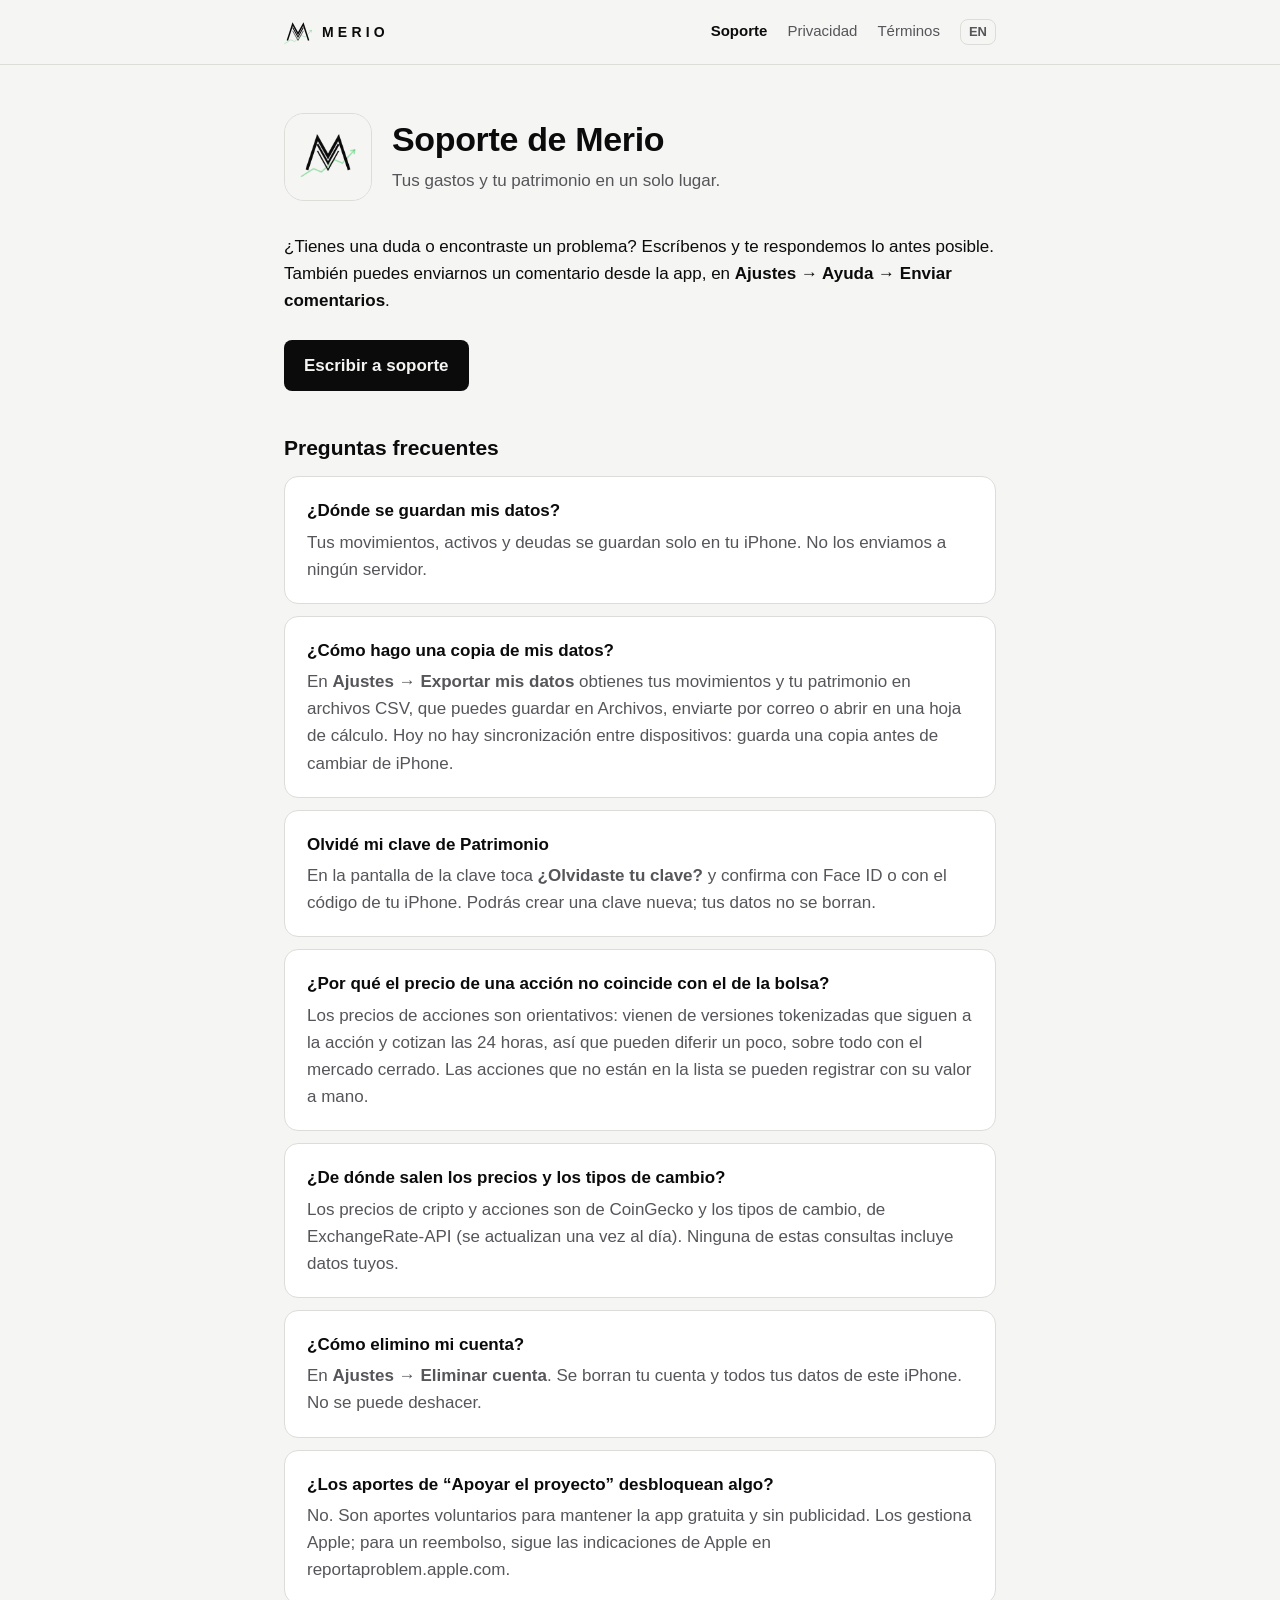
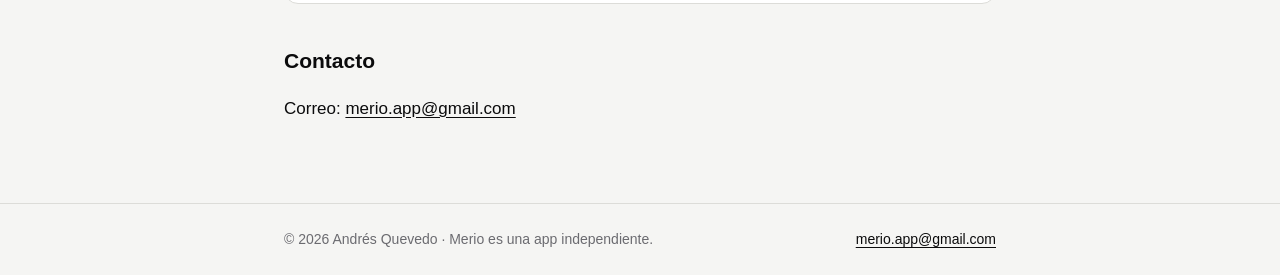
==== index.html @ aba3683f "Actualizar sitio de Merio (2026-11-23)" ====
<!doctype html>
<html lang="es">
<head>
<meta charset="utf-8">
<meta name="viewport" content="width=device-width,initial-scale=1">
<title>Soporte · Merio</title>
<meta name="description" content="Ayuda y contacto de Merio, la app de gastos y patrimonio.">
<link rel="icon" href="icon.png">
<link rel="apple-touch-icon" href="icon.png">
<link rel="alternate" hreflang="en" href="en/">
<link rel="stylesheet" href="style.css">
</head>
<body>
<header><div class="wrap"><a class="brand" href="" aria-label="Merio"><svg class="mark" viewBox="0 0 100 100" fill="none" aria-hidden="true"><polyline points="2.00,92.00 24.00,78.00 38.00,84.00 62.00,62.00 76.00,68.00 98.00,44.00" stroke="#34C759" stroke-opacity="0.45" stroke-width="2.4" stroke-linecap="round" stroke-linejoin="round"/> <polyline points="97.01,50.93 98.00,44.00 91.18,45.59" stroke="#34C759" stroke-opacity="0.45" stroke-width="2.4" stroke-linecap="round" stroke-linejoin="round"/> <polyline points="12.00,80.00 31.00,22.00 50.00,56.00 69.00,22.00 88.00,80.00" stroke="currentColor" stroke-width="5.2" stroke-linejoin="miter"/> <polyline points="31.00,34.00 50.00,68.00 69.00,34.00" stroke="currentColor" stroke-width="3.6" stroke-linejoin="miter"/> <polyline points="31.00,46.00 50.00,80.00 69.00,46.00" stroke="currentColor" stroke-width="2.2" stroke-linejoin="miter"/></svg><span class="word">MERIO</span></a><nav><a href="" aria-current=page>Soporte</a><a href="privacidad/">Privacidad</a><a href="terminos/">Términos</a><a class="lang" href="en/" hreflang="en" lang="en">EN</a></nav></div></header>
<main><div class="wrap">
<div class="hero"><img src="icon.png" alt="Ícono de Merio"><div><h1>Soporte de Merio</h1><p class="lead">Tus gastos y tu patrimonio en un solo lugar.</p></div></div><p>¿Tienes una duda o encontraste un problema? Escríbenos y te respondemos lo antes posible. También puedes enviarnos un comentario desde la app, en <strong>Ajustes → Ayuda → Enviar comentarios</strong>.</p><a class="contact" href="mailto:merio.app@gmail.com?subject=Merio">Escribir a soporte</a><h2>Preguntas frecuentes</h2><div class="faq"><div class="card"><h3>¿Dónde se guardan mis datos?</h3><p>Tus movimientos, activos y deudas se guardan solo en tu iPhone. No los enviamos a ningún servidor.</p></div><div class="card"><h3>¿Cómo hago una copia de mis datos?</h3><p>En <strong>Ajustes → Exportar mis datos</strong> obtienes tus movimientos y tu patrimonio en archivos CSV, que puedes guardar en Archivos, enviarte por correo o abrir en una hoja de cálculo. Hoy no hay sincronización entre dispositivos: guarda una copia antes de cambiar de iPhone.</p></div><div class="card"><h3>Olvidé mi clave de Patrimonio</h3><p>En la pantalla de la clave toca <strong>¿Olvidaste tu clave?</strong> y confirma con Face ID o con el código de tu iPhone. Podrás crear una clave nueva; tus datos no se borran.</p></div><div class="card"><h3>¿Por qué el precio de una acción no coincide con el de la bolsa?</h3><p>Los precios de acciones son orientativos: vienen de versiones tokenizadas que siguen a la acción y cotizan las 24 horas, así que pueden diferir un poco, sobre todo con el mercado cerrado. Las acciones que no están en la lista se pueden registrar con su valor a mano.</p></div><div class="card"><h3>¿De dónde salen los precios y los tipos de cambio?</h3><p>Los precios de cripto y acciones son de CoinGecko y los tipos de cambio, de ExchangeRate-API (se actualizan una vez al día). Ninguna de estas consultas incluye datos tuyos.</p></div><div class="card"><h3>¿Cómo elimino mi cuenta?</h3><p>En <strong>Ajustes → Eliminar cuenta</strong>. Se borran tu cuenta y todos tus datos de este iPhone. No se puede deshacer.</p></div><div class="card"><h3>¿Los aportes de “Apoyar el proyecto” desbloquean algo?</h3><p>No. Son aportes voluntarios para mantener la app gratuita y sin publicidad. Los gestiona Apple; para un reembolso, sigue las indicaciones de Apple en reportaproblem.apple.com.</p></div></div><h2>Contacto</h2><p>Correo: <a href="mailto:merio.app@gmail.com">merio.app@gmail.com</a></p>
</div></main>
<footer><div class="wrap"><span>© 2026 Andrés Quevedo · Merio es una app independiente.</span><span><a href="mailto:merio.app@gmail.com">merio.app@gmail.com</a></span></div></footer>
</body>
</html>
---- style.css ----
:root{color-scheme:light dark;--bg:#F5F5F3;--surface:#FFFFFF;--line:#DCDCD8;--text:#0B0B0C;--muted:#55555A;--faint:#6B6B70;--accent:#0B0B0C}
@media (prefers-color-scheme:dark){:root{--bg:#0B0B0C;--surface:#151517;--line:#2A2A2D;--text:#F4F4F2;--muted:#A3A3A7;--faint:#8A8A8E;--accent:#F4F4F2}}
*{box-sizing:border-box}
html{-webkit-text-size-adjust:100%}
body{margin:0;background:var(--bg);color:var(--text);font:17px/1.6 -apple-system,BlinkMacSystemFont,"SF Pro Text","Segoe UI",Roboto,Helvetica,Arial,sans-serif}
a{color:var(--text);text-underline-offset:3px}
.wrap{max-width:760px;margin:0 auto;padding:0 24px}
header{border-bottom:1px solid var(--line)}
header .wrap{display:flex;align-items:center;justify-content:space-between;height:64px}
.brand{display:flex;align-items:center;gap:10px;text-decoration:none;font-weight:600;letter-spacing:.3em;font-size:14px}
.mark{width:28px;height:28px;color:var(--text)}
nav{display:flex;gap:20px;font-size:15px}
nav a{text-decoration:none;color:var(--muted)}
nav a[aria-current=page]{color:var(--text);font-weight:600}
.lang{border:1px solid var(--line);border-radius:8px;padding:2px 8px;font-size:13px;font-weight:600;color:var(--muted)}
main{padding:48px 0 64px}
.hero{display:flex;align-items:center;gap:20px;margin-bottom:32px}
.hero img{width:88px;height:88px;border-radius:20px;border:1px solid var(--line)}
h1{font-size:34px;line-height:1.15;margin:0 0 8px;letter-spacing:-.01em}
h2{font-size:21px;margin:40px 0 8px}
h3{font-size:17px;margin:0 0 4px}
.lead{color:var(--muted);margin:0}
.updated{color:var(--faint);font-size:14px;margin:0 0 24px}
.card{background:var(--surface);border:1px solid var(--line);border-radius:14px;padding:20px 22px;margin:12px 0}
.faq .card p{margin:0;color:var(--muted)}
table{width:100%;border-collapse:collapse;font-size:15px;background:var(--surface);border:1px solid var(--line);border-radius:14px;overflow:hidden}
th,td{text-align:left;vertical-align:top;padding:12px 14px;border-bottom:1px solid var(--line)}
th{font-size:12px;letter-spacing:.06em;text-transform:uppercase;color:var(--faint)}
tr:last-child td{border-bottom:0}
ol li,ul li{margin:6px 0}
.contact{display:inline-block;margin-top:8px;padding:12px 20px;border-radius:8px;background:var(--accent);color:var(--bg);text-decoration:none;font-weight:600}
footer{border-top:1px solid var(--line);color:var(--faint);font-size:14px}
footer .wrap{padding:24px;display:flex;flex-wrap:wrap;gap:8px 20px;justify-content:space-between}
@media (max-width:560px){h1{font-size:28px}.wrap{padding:0 18px}.brand .word{display:none}nav{gap:14px;font-size:15px}
.hero{gap:14px}.hero img{width:64px;height:64px;border-radius:15px}
table,tbody,tr,td{display:block;width:100%}tr:first-child{display:none}tr{border-bottom:1px solid var(--line);padding:6px 0}tr:last-child{border-bottom:0}
td{border:0;padding:4px 14px}td:first-child{font-weight:600;padding-top:10px}td:last-child{padding-bottom:10px;color:var(--muted)}}
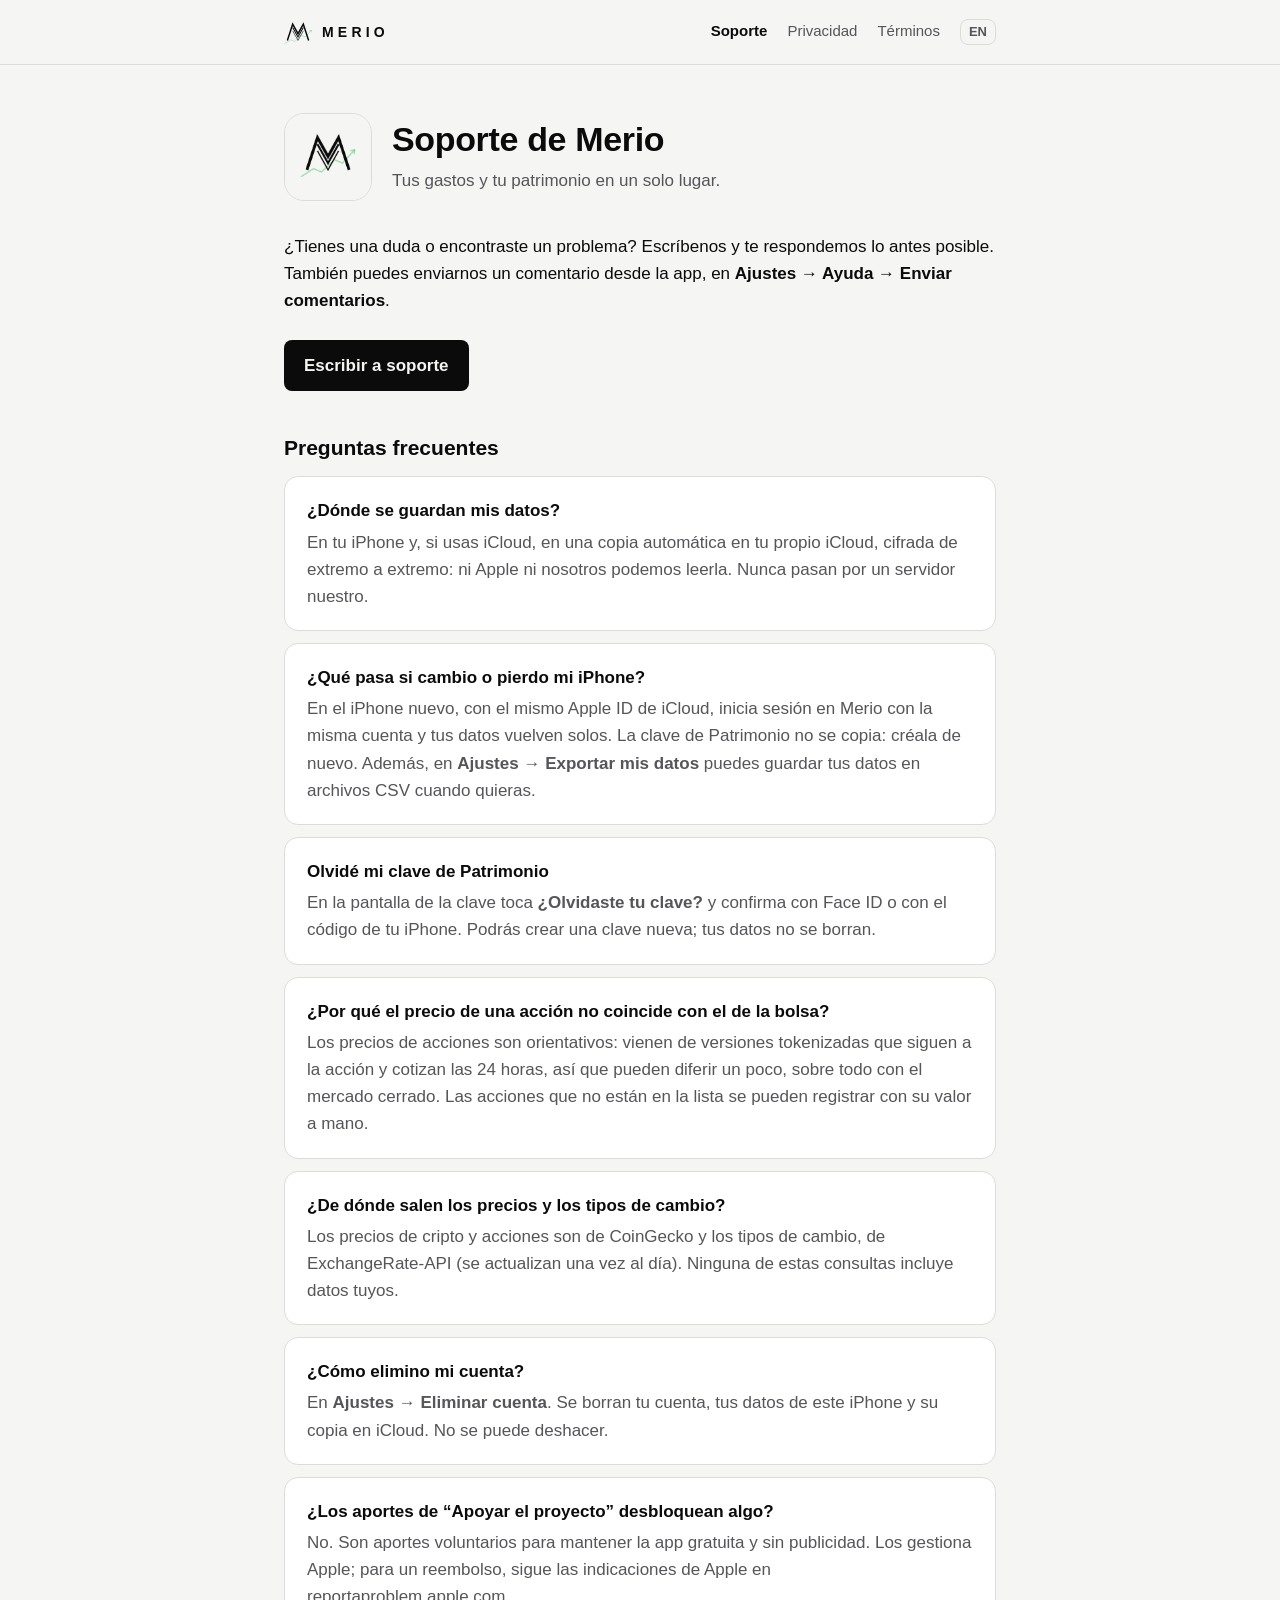
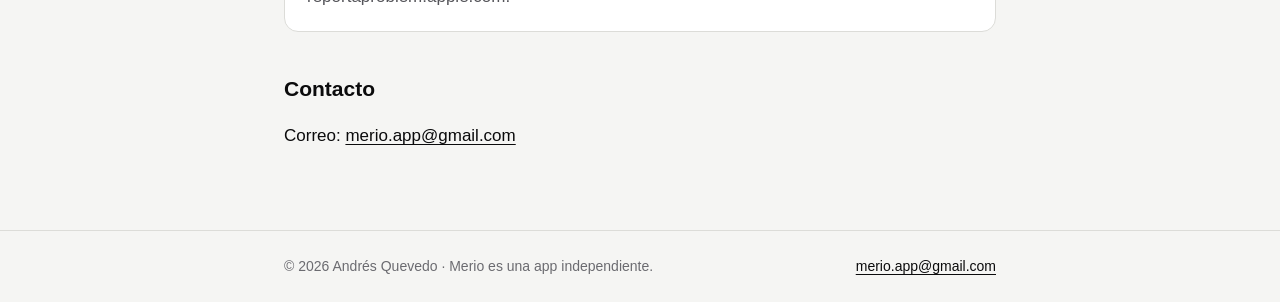
==== commit 4d049ce1: "Actualizar sitio de Merio (2026-11-24)" ====
--- a/index.html
+++ b/index.html
@@ -13,7 +13,7 @@
 <body>
 <header><div class="wrap"><a class="brand" href="" aria-label="Merio"><svg class="mark" viewBox="0 0 100 100" fill="none" aria-hidden="true"><polyline points="2.00,92.00 24.00,78.00 38.00,84.00 62.00,62.00 76.00,68.00 98.00,44.00" stroke="#34C759" stroke-opacity="0.45" stroke-width="2.4" stroke-linecap="round" stroke-linejoin="round"/> <polyline points="97.01,50.93 98.00,44.00 91.18,45.59" stroke="#34C759" stroke-opacity="0.45" stroke-width="2.4" stroke-linecap="round" stroke-linejoin="round"/> <polyline points="12.00,80.00 31.00,22.00 50.00,56.00 69.00,22.00 88.00,80.00" stroke="currentColor" stroke-width="5.2" stroke-linejoin="miter"/> <polyline points="31.00,34.00 50.00,68.00 69.00,34.00" stroke="currentColor" stroke-width="3.6" stroke-linejoin="miter"/> <polyline points="31.00,46.00 50.00,80.00 69.00,46.00" stroke="currentColor" stroke-width="2.2" stroke-linejoin="miter"/></svg><span class="word">MERIO</span></a><nav><a href="" aria-current=page>Soporte</a><a href="privacidad/">Privacidad</a><a href="terminos/">Términos</a><a class="lang" href="en/" hreflang="en" lang="en">EN</a></nav></div></header>
 <main><div class="wrap">
-<div class="hero"><img src="icon.png" alt="Ícono de Merio"><div><h1>Soporte de Merio</h1><p class="lead">Tus gastos y tu patrimonio en un solo lugar.</p></div></div><p>¿Tienes una duda o encontraste un problema? Escríbenos y te respondemos lo antes posible. También puedes enviarnos un comentario desde la app, en <strong>Ajustes → Ayuda → Enviar comentarios</strong>.</p><a class="contact" href="mailto:merio.app@gmail.com?subject=Merio">Escribir a soporte</a><h2>Preguntas frecuentes</h2><div class="faq"><div class="card"><h3>¿Dónde se guardan mis datos?</h3><p>Tus movimientos, activos y deudas se guardan solo en tu iPhone. No los enviamos a ningún servidor.</p></div><div class="card"><h3>¿Cómo hago una copia de mis datos?</h3><p>En <strong>Ajustes → Exportar mis datos</strong> obtienes tus movimientos y tu patrimonio en archivos CSV, que puedes guardar en Archivos, enviarte por correo o abrir en una hoja de cálculo. Hoy no hay sincronización entre dispositivos: guarda una copia antes de cambiar de iPhone.</p></div><div class="card"><h3>Olvidé mi clave de Patrimonio</h3><p>En la pantalla de la clave toca <strong>¿Olvidaste tu clave?</strong> y confirma con Face ID o con el código de tu iPhone. Podrás crear una clave nueva; tus datos no se borran.</p></div><div class="card"><h3>¿Por qué el precio de una acción no coincide con el de la bolsa?</h3><p>Los precios de acciones son orientativos: vienen de versiones tokenizadas que siguen a la acción y cotizan las 24 horas, así que pueden diferir un poco, sobre todo con el mercado cerrado. Las acciones que no están en la lista se pueden registrar con su valor a mano.</p></div><div class="card"><h3>¿De dónde salen los precios y los tipos de cambio?</h3><p>Los precios de cripto y acciones son de CoinGecko y los tipos de cambio, de ExchangeRate-API (se actualizan una vez al día). Ninguna de estas consultas incluye datos tuyos.</p></div><div class="card"><h3>¿Cómo elimino mi cuenta?</h3><p>En <strong>Ajustes → Eliminar cuenta</strong>. Se borran tu cuenta y todos tus datos de este iPhone. No se puede deshacer.</p></div><div class="card"><h3>¿Los aportes de “Apoyar el proyecto” desbloquean algo?</h3><p>No. Son aportes voluntarios para mantener la app gratuita y sin publicidad. Los gestiona Apple; para un reembolso, sigue las indicaciones de Apple en reportaproblem.apple.com.</p></div></div><h2>Contacto</h2><p>Correo: <a href="mailto:merio.app@gmail.com">merio.app@gmail.com</a></p>
+<div class="hero"><img src="icon.png" alt="Ícono de Merio"><div><h1>Soporte de Merio</h1><p class="lead">Tus gastos y tu patrimonio en un solo lugar.</p></div></div><p>¿Tienes una duda o encontraste un problema? Escríbenos y te respondemos lo antes posible. También puedes enviarnos un comentario desde la app, en <strong>Ajustes → Ayuda → Enviar comentarios</strong>.</p><a class="contact" href="mailto:merio.app@gmail.com?subject=Merio">Escribir a soporte</a><h2>Preguntas frecuentes</h2><div class="faq"><div class="card"><h3>¿Dónde se guardan mis datos?</h3><p>En tu iPhone y, si usas iCloud, en una copia automática en tu propio iCloud, cifrada de extremo a extremo: ni Apple ni nosotros podemos leerla. Nunca pasan por un servidor nuestro.</p></div><div class="card"><h3>¿Qué pasa si cambio o pierdo mi iPhone?</h3><p>En el iPhone nuevo, con el mismo Apple ID de iCloud, inicia sesión en Merio con la misma cuenta y tus datos vuelven solos. La clave de Patrimonio no se copia: créala de nuevo. Además, en <strong>Ajustes → Exportar mis datos</strong> puedes guardar tus datos en archivos CSV cuando quieras.</p></div><div class="card"><h3>Olvidé mi clave de Patrimonio</h3><p>En la pantalla de la clave toca <strong>¿Olvidaste tu clave?</strong> y confirma con Face ID o con el código de tu iPhone. Podrás crear una clave nueva; tus datos no se borran.</p></div><div class="card"><h3>¿Por qué el precio de una acción no coincide con el de la bolsa?</h3><p>Los precios de acciones son orientativos: vienen de versiones tokenizadas que siguen a la acción y cotizan las 24 horas, así que pueden diferir un poco, sobre todo con el mercado cerrado. Las acciones que no están en la lista se pueden registrar con su valor a mano.</p></div><div class="card"><h3>¿De dónde salen los precios y los tipos de cambio?</h3><p>Los precios de cripto y acciones son de CoinGecko y los tipos de cambio, de ExchangeRate-API (se actualizan una vez al día). Ninguna de estas consultas incluye datos tuyos.</p></div><div class="card"><h3>¿Cómo elimino mi cuenta?</h3><p>En <strong>Ajustes → Eliminar cuenta</strong>. Se borran tu cuenta, tus datos de este iPhone y su copia en iCloud. No se puede deshacer.</p></div><div class="card"><h3>¿Los aportes de “Apoyar el proyecto” desbloquean algo?</h3><p>No. Son aportes voluntarios para mantener la app gratuita y sin publicidad. Los gestiona Apple; para un reembolso, sigue las indicaciones de Apple en reportaproblem.apple.com.</p></div></div><h2>Contacto</h2><p>Correo: <a href="mailto:merio.app@gmail.com">merio.app@gmail.com</a></p>
 </div></main>
 <footer><div class="wrap"><span>© 2026 Andrés Quevedo · Merio es una app independiente.</span><span><a href="mailto:merio.app@gmail.com">merio.app@gmail.com</a></span></div></footer>
 </body>
